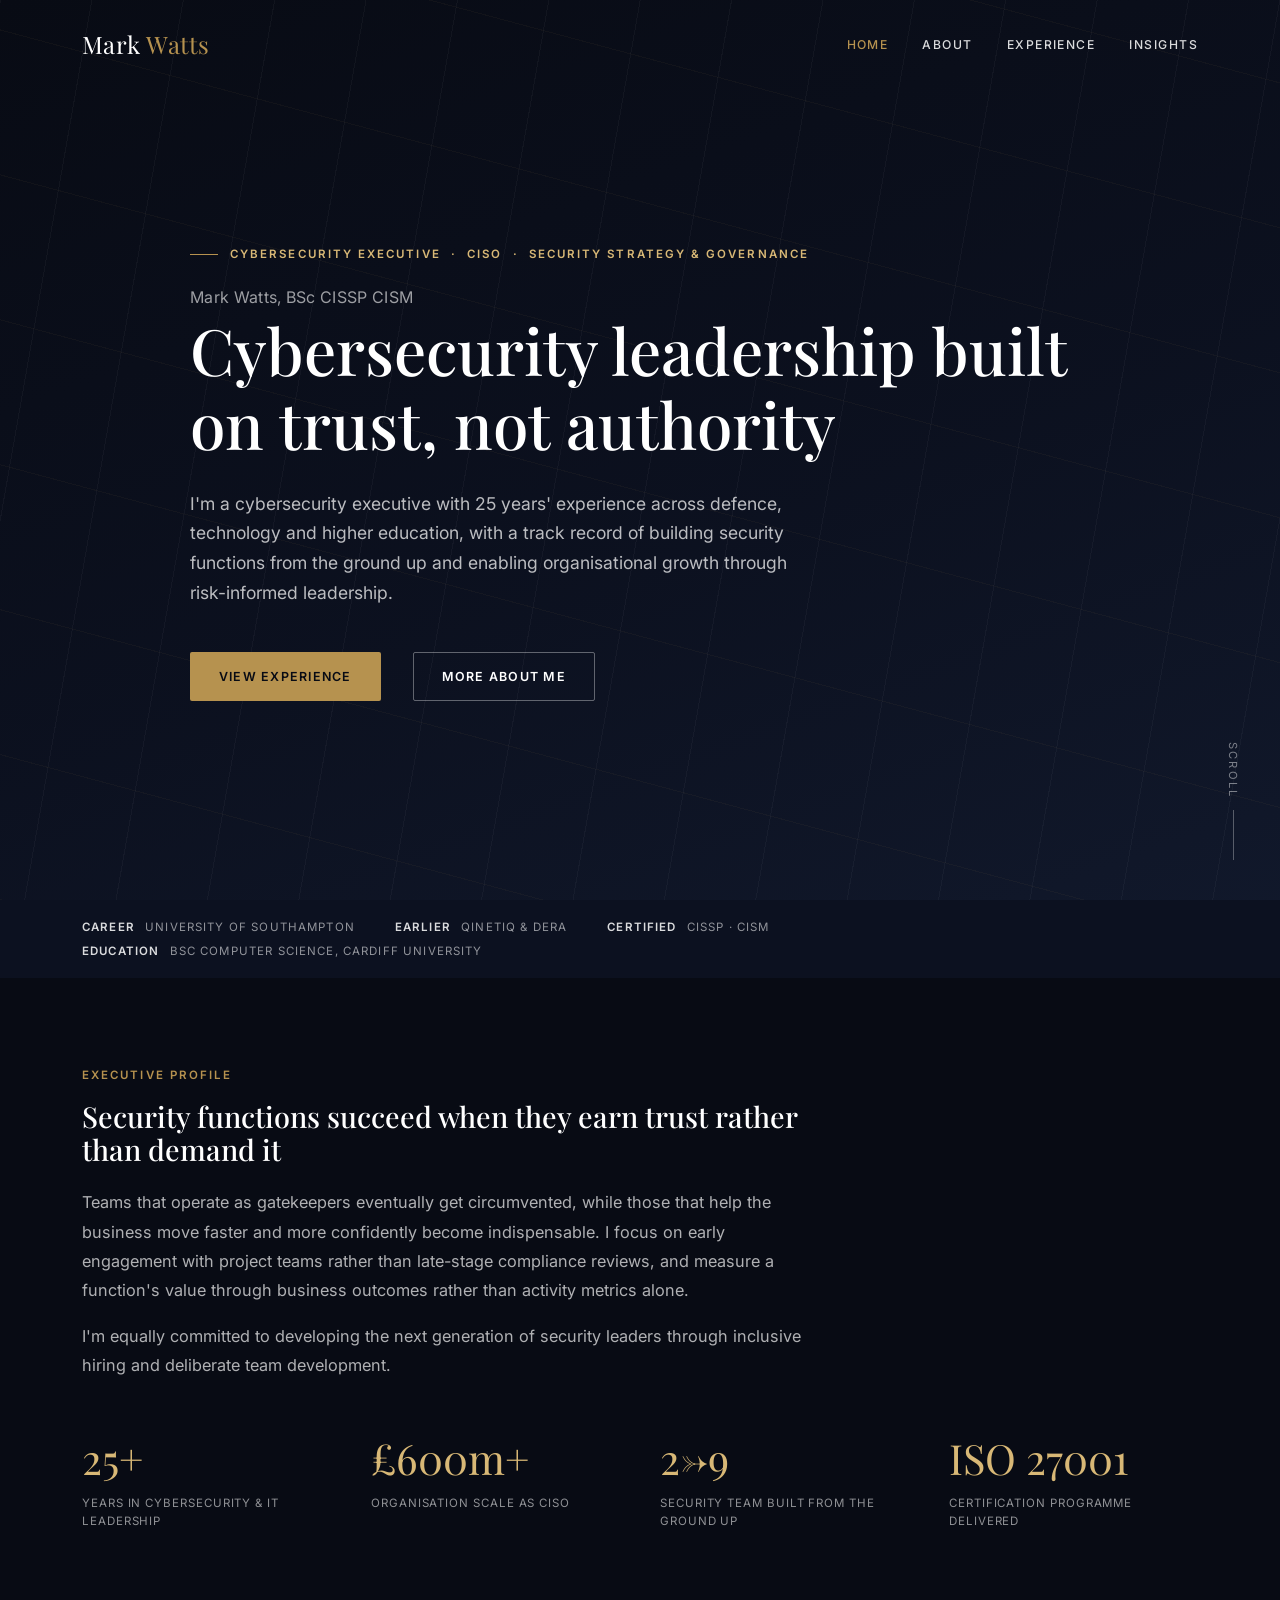
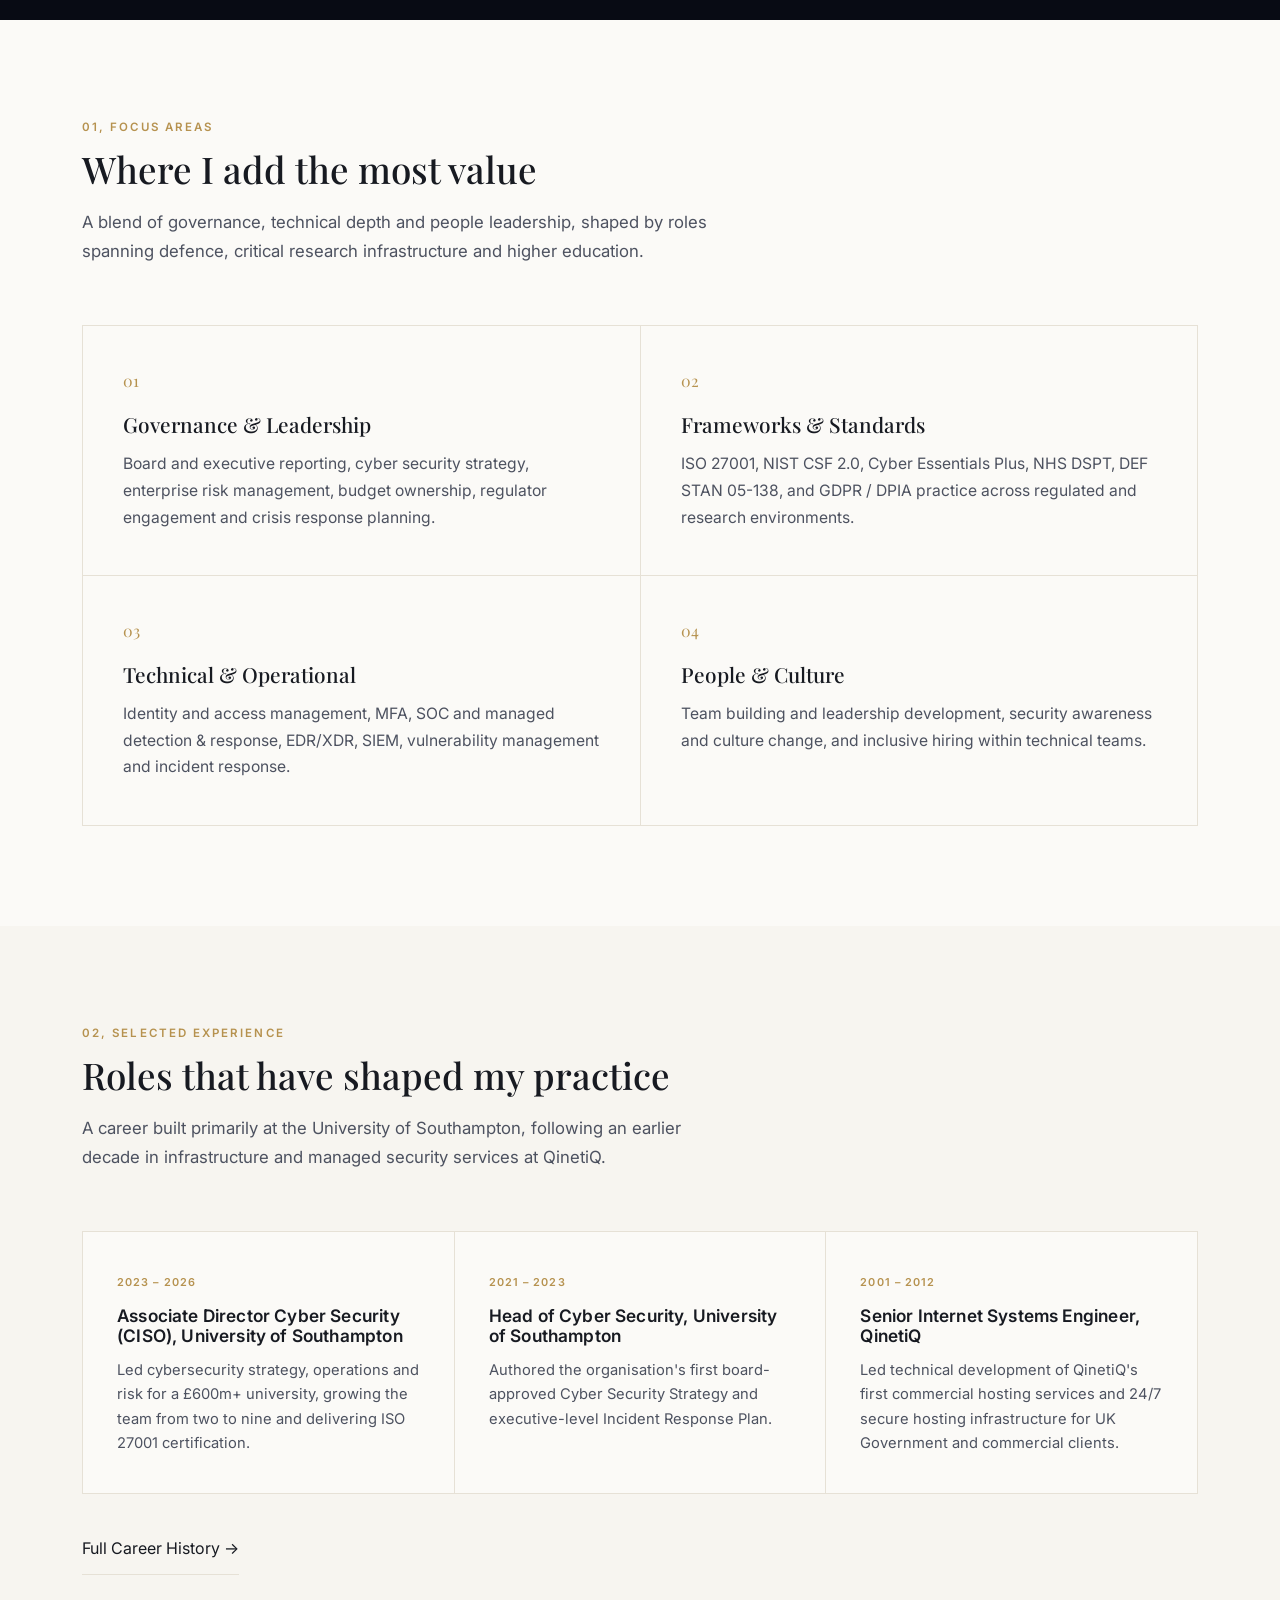
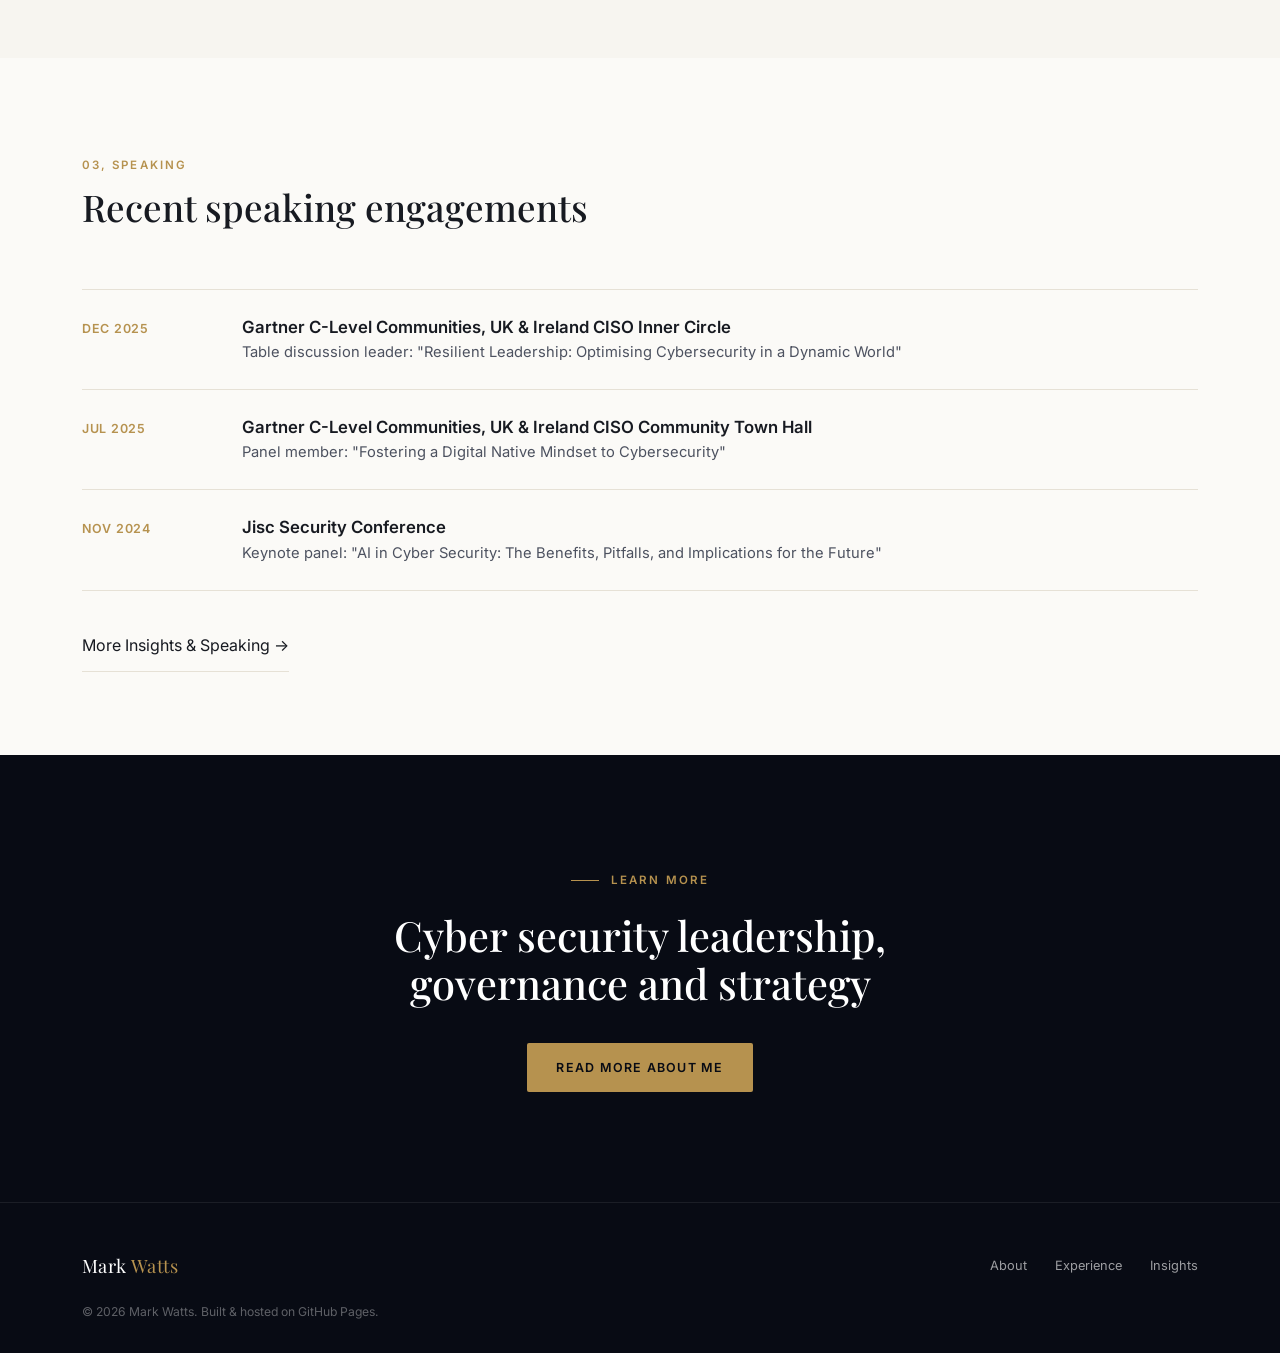
==== index.html @ 90af03a9 "Initial personal brand site: home, about, experience, insights pages Static HTML/CSS/JS built for Gi" ====
<!doctype html>
<html lang="en">
<head>
<meta charset="UTF-8">
<meta name="viewport" content="width=device-width, initial-scale=1.0">
<title>Mark Watts | Cybersecurity Executive &amp; CISO</title>
<meta name="description" content="Mark Watts — cybersecurity executive with 25 years' experience across defence, technology and higher education. CISO, security strategy and board reporting.">
<link rel="icon" type="image/svg+xml" href="assets/favicon.svg">
<link rel="preconnect" href="https://fonts.googleapis.com">
<link rel="preconnect" href="https://fonts.gstatic.com" crossorigin>
<link href="https://fonts.googleapis.com/css2?family=Playfair+Display:wght@500;600&family=Inter:wght@400;500;600&display=swap" rel="stylesheet">
<link rel="stylesheet" href="css/styles.css">
</head>
<body>

<header class="site-header">
  <div class="container header-inner">
    <a href="index.html" class="logo">Mark <span>Watts</span></a>
    <nav class="nav-links">
      <a href="index.html" class="active">Home</a>
      <a href="about.html">About</a>
      <a href="experience.html">Experience</a>
      <a href="insights.html">Insights</a>
    </nav>
    <button class="nav-toggle" aria-label="Open menu">&#9776;</button>
  </div>
</header>

<div class="mobile-nav">
  <button class="mobile-close" aria-label="Close menu">&times;</button>
  <a href="index.html">Home</a>
  <a href="about.html">About</a>
  <a href="experience.html">Experience</a>
  <a href="insights.html">Insights</a>
</div>

<section class="hero">
  <div class="container hero-inner">
    <span class="eyebrow">Cybersecurity Executive &nbsp;&middot;&nbsp; CISO &nbsp;&middot;&nbsp; Security Strategy &amp; Governance</span>
    <div class="hero-role">Mark Watts, BSc CISSP CISM</div>
    <h1>Cybersecurity leadership built on trust, not authority</h1>
    <p class="lede">I'm a cybersecurity executive with 25 years' experience across defence, technology and higher education, with a track record of building security functions from the ground up and enabling organisational growth through risk-informed leadership.</p>
    <div class="hero-actions">
      <a href="experience.html" class="btn btn-gold">View Experience</a>
      <a href="about.html" class="btn btn-outline">More About Me</a>
    </div>
  </div>
  <div class="scroll-tag">Scroll</div>
</section>

<div class="strip">
  <div class="container">
    <span><strong>Career</strong> University of Southampton</span>
    <span><strong>Earlier</strong> QinetiQ &amp; DERA</span>
    <span><strong>Certified</strong> CISSP &middot; CISM</span>
    <span><strong>Education</strong> BSc Computer Science, Cardiff University</span>
  </div>
</div>

<section class="stats">
  <div class="container">
    <div class="stats-intro">
      <span class="section-label">Executive Profile</span>
      <h2>Security functions succeed when they earn trust rather than demand it</h2>
      <p>Teams that operate as gatekeepers eventually get circumvented, while those that help the business move faster and more confidently become indispensable. I focus on early engagement with project teams rather than late-stage compliance reviews, and measure a function's value through business outcomes rather than activity metrics alone.</p>
      <p>I'm equally committed to developing the next generation of security leaders through inclusive hiring and deliberate team development.</p>
    </div>
    <div class="stats-grid">
      <div>
        <div class="stat-num">25+</div>
        <div class="stat-label">Years in Cybersecurity &amp; IT Leadership</div>
      </div>
      <div>
        <div class="stat-num">&pound;600m+</div>
        <div class="stat-label">Organisation Scale as CISO</div>
      </div>
      <div>
        <div class="stat-num">2&rarr;9</div>
        <div class="stat-label">Security Team Built from the Ground Up</div>
      </div>
      <div>
        <div class="stat-num">ISO 27001</div>
        <div class="stat-label">Certification Programme Delivered</div>
      </div>
    </div>
  </div>
</section>

<section class="section">
  <div class="container">
    <div class="section-head">
      <span class="section-label">01, Focus Areas</span>
      <h2>Where I add the most value</h2>
      <p>A blend of governance, technical depth and people leadership, shaped by roles spanning defence, critical research infrastructure and higher education.</p>
    </div>
    <div class="card-grid">
      <div class="card">
        <span class="card-num">01</span>
        <h3>Governance &amp; Leadership</h3>
        <p>Board and executive reporting, cyber security strategy, enterprise risk management, budget ownership, regulator engagement and crisis response planning.</p>
      </div>
      <div class="card">
        <span class="card-num">02</span>
        <h3>Frameworks &amp; Standards</h3>
        <p>ISO 27001, NIST CSF 2.0, Cyber Essentials Plus, NHS DSPT, DEF STAN 05-138, and GDPR / DPIA practice across regulated and research environments.</p>
      </div>
      <div class="card">
        <span class="card-num">03</span>
        <h3>Technical &amp; Operational</h3>
        <p>Identity and access management, MFA, SOC and managed detection &amp; response, EDR/XDR, SIEM, vulnerability management and incident response.</p>
      </div>
      <div class="card">
        <span class="card-num">04</span>
        <h3>People &amp; Culture</h3>
        <p>Team building and leadership development, security awareness and culture change, and inclusive hiring within technical teams.</p>
      </div>
    </div>
  </div>
</section>

<section class="section section-alt">
  <div class="container">
    <div class="section-head">
      <span class="section-label">02, Selected Experience</span>
      <h2>Roles that have shaped my practice</h2>
      <p>A career built primarily at the University of Southampton, following an earlier decade in infrastructure and managed security services at QinetiQ.</p>
    </div>
    <div class="engagement-grid">
      <div class="engagement">
        <span class="tag">2023 &ndash; 2026</span>
        <h3>Associate Director Cyber Security (CISO), University of Southampton</h3>
        <p>Led cybersecurity strategy, operations and risk for a &pound;600m+ university, growing the team from two to nine and delivering ISO 27001 certification.</p>
      </div>
      <div class="engagement">
        <span class="tag">2021 &ndash; 2023</span>
        <h3>Head of Cyber Security, University of Southampton</h3>
        <p>Authored the organisation's first board-approved Cyber Security Strategy and executive-level Incident Response Plan.</p>
      </div>
      <div class="engagement">
        <span class="tag">2001 &ndash; 2012</span>
        <h3>Senior Internet Systems Engineer, QinetiQ</h3>
        <p>Led technical development of QinetiQ's first commercial hosting services and 24/7 secure hosting infrastructure for UK Government and commercial clients.</p>
      </div>
    </div>
    <div style="margin-top: 44px;">
      <a href="experience.html" class="btn-ghost">Full Career History &rarr;</a>
    </div>
  </div>
</section>

<section class="section">
  <div class="container">
    <div class="section-head">
      <span class="section-label">03, Speaking</span>
      <h2>Recent speaking engagements</h2>
    </div>
    <div>
      <div class="speak-item">
        <div class="speak-date">Dec 2025</div>
        <div>
          <h3>Gartner C-Level Communities, UK &amp; Ireland CISO Inner Circle</h3>
          <p>Table discussion leader: "Resilient Leadership: Optimising Cybersecurity in a Dynamic World"</p>
        </div>
      </div>
      <div class="speak-item">
        <div class="speak-date">Jul 2025</div>
        <div>
          <h3>Gartner C-Level Communities, UK &amp; Ireland CISO Community Town Hall</h3>
          <p>Panel member: "Fostering a Digital Native Mindset to Cybersecurity"</p>
        </div>
      </div>
      <div class="speak-item">
        <div class="speak-date">Nov 2024</div>
        <div>
          <h3>Jisc Security Conference</h3>
          <p>Keynote panel: "AI in Cyber Security: The Benefits, Pitfalls, and Implications for the Future"</p>
        </div>
      </div>
    </div>
    <div style="margin-top: 44px;">
      <a href="insights.html" class="btn-ghost">More Insights &amp; Speaking &rarr;</a>
    </div>
  </div>
</section>

<section class="cta-band">
  <div class="container">
    <span class="eyebrow">Learn More</span>
    <h2>Cyber security leadership, governance and strategy</h2>
    <div class="cta-actions">
      <a href="about.html" class="btn btn-gold">Read More About Me</a>
    </div>
  </div>
</section>

<footer class="site-footer">
  <div class="container">
    <div class="footer-inner">
      <a href="index.html" class="logo">Mark <span>Watts</span></a>
      <div class="footer-links">
        <a href="about.html">About</a>
        <a href="experience.html">Experience</a>
        <a href="insights.html">Insights</a>
      </div>
    </div>
    <div class="footer-meta">&copy; <span id="year"></span> Mark Watts. Built &amp; hosted on GitHub Pages.</div>
  </div>
</footer>

<script src="js/main.js"></script>
<script>document.getElementById("year").textContent = new Date().getFullYear();</script>
</body>
</html>
---- css/styles.css ----
/* ==========================================================================
   Mark Watts — personal brand site
   ========================================================================== */

:root {
  --navy-950: #080b14;
  --navy-900: #0c1120;
  --navy-800: #121a2e;
  --navy-700: #1b2540;
  --gold: #b6924f;
  --gold-light: #d8b876;
  --cream: #f7f5f0;
  --paper: #fbfaf7;
  --ink: #171a21;
  --ink-soft: #4d5260;
  --line: #e6e1d6;
  --max-width: 1180px;

  --font-serif: "Playfair Display", "Georgia", serif;
  --font-sans: "Inter", -apple-system, BlinkMacSystemFont, "Segoe UI", sans-serif;
}

* { box-sizing: border-box; }
html { scroll-behavior: smooth; }

body {
  margin: 0;
  font-family: var(--font-sans);
  color: var(--ink);
  background: var(--paper);
  -webkit-font-smoothing: antialiased;
}

img { max-width: 100%; display: block; }

a { color: inherit; text-decoration: none; }

h1, h2, h3, h4 {
  font-family: var(--font-serif);
  font-weight: 500;
  line-height: 1.15;
  margin: 0;
}

p { margin: 0; }

.container {
  max-width: var(--max-width);
  margin: 0 auto;
  padding: 0 32px;
}

.eyebrow {
  display: inline-flex;
  align-items: center;
  gap: 12px;
  font-size: 0.72rem;
  letter-spacing: 0.18em;
  text-transform: uppercase;
  color: var(--gold);
  font-weight: 600;
}

.eyebrow::before {
  content: "";
  display: inline-block;
  width: 28px;
  height: 1px;
  background: var(--gold);
}

.section-label {
  font-size: 0.72rem;
  letter-spacing: 0.18em;
  text-transform: uppercase;
  color: var(--gold);
  font-weight: 600;
  margin-bottom: 14px;
  display: block;
}

/* ---------------------------------- Buttons ---------------------------------- */

.btn {
  display: inline-flex;
  align-items: center;
  gap: 10px;
  font-size: 0.78rem;
  letter-spacing: 0.1em;
  text-transform: uppercase;
  font-weight: 600;
  padding: 16px 28px;
  border-radius: 2px;
  transition: all 0.2s ease;
  border: 1px solid transparent;
  cursor: pointer;
}

.btn-gold {
  background: var(--gold);
  color: var(--navy-950);
}
.btn-gold:hover { background: var(--gold-light); }

.btn-outline {
  border-color: rgba(255, 255, 255, 0.35);
  color: #fff;
}
.btn-outline:hover { border-color: var(--gold); color: var(--gold); }

.btn-ghost {
  color: var(--ink);
  border-bottom: 1px solid var(--line);
  padding: 16px 0;
}
.btn-ghost:hover { border-color: var(--gold); color: var(--gold); }

/* ---------------------------------- Header ---------------------------------- */

.site-header {
  position: absolute;
  top: 0;
  left: 0;
  right: 0;
  z-index: 50;
  padding: 28px 0;
}

.site-header.is-solid {
  position: fixed;
  background: rgba(8, 11, 20, 0.92);
  backdrop-filter: blur(8px);
  padding: 18px 0;
  box-shadow: 0 1px 0 rgba(255,255,255,0.06);
}

.header-inner {
  display: flex;
  align-items: center;
  justify-content: space-between;
}

.logo {
  font-family: var(--font-serif);
  font-size: 1.5rem;
  color: #fff;
  letter-spacing: 0.02em;
}
.logo span { color: var(--gold); }

.nav-links {
  display: flex;
  align-items: center;
  gap: 34px;
}

.nav-links a {
  font-size: 0.76rem;
  letter-spacing: 0.12em;
  text-transform: uppercase;
  color: rgba(255,255,255,0.85);
  font-weight: 500;
}
.nav-links a:hover { color: var(--gold); }
.nav-links a.active { color: var(--gold); }

.nav-cta {
  border: 1px solid rgba(255,255,255,0.35);
  padding: 12px 22px;
  font-size: 0.72rem;
  letter-spacing: 0.12em;
  text-transform: uppercase;
  color: #fff;
  font-weight: 600;
}
.nav-cta:hover { border-color: var(--gold); color: var(--gold); }

.nav-toggle {
  display: none;
  background: none;
  border: none;
  color: #fff;
  font-size: 1.6rem;
  cursor: pointer;
}

/* ---------------------------------- Hero ---------------------------------- */

.hero {
  position: relative;
  min-height: 100vh;
  display: flex;
  align-items: center;
  background:
    linear-gradient(160deg, rgba(8,11,20,0.94) 0%, rgba(12,17,32,0.9) 55%, rgba(18,26,46,0.88) 100%),
    var(--navy-950);
  overflow: hidden;
  color: #fff;
}

.hero::before {
  content: "";
  position: absolute;
  inset: 0;
  background-image:
    repeating-linear-gradient(100deg, rgba(255,255,255,0.035) 0px, rgba(255,255,255,0.035) 1px, transparent 1px, transparent 90px),
    repeating-linear-gradient(15deg, rgba(182,146,79,0.05) 0px, rgba(182,146,79,0.05) 1px, transparent 1px, transparent 140px);
  pointer-events: none;
}

.hero-inner {
  position: relative;
  padding-top: 140px;
  padding-bottom: 100px;
}

.hero .eyebrow { margin-bottom: 26px; color: var(--gold-light); }

.hero h1 {
  font-size: clamp(2.4rem, 5vw, 4rem);
  color: #fff;
  max-width: 900px;
  margin-bottom: 28px;
}

.hero-role {
  font-size: 1rem;
  color: rgba(255,255,255,0.6);
  margin-bottom: 6px;
  letter-spacing: 0.02em;
}

.hero p.lede {
  font-size: 1.1rem;
  line-height: 1.7;
  color: rgba(255,255,255,0.72);
  max-width: 620px;
  margin-bottom: 44px;
}

.hero-actions {
  display: flex;
  align-items: center;
  gap: 32px;
  flex-wrap: wrap;
}

.scroll-tag {
  position: absolute;
  right: 40px;
  bottom: 40px;
  writing-mode: vertical-rl;
  font-size: 0.7rem;
  letter-spacing: 0.2em;
  text-transform: uppercase;
  color: rgba(255,255,255,0.45);
  display: flex;
  align-items: center;
  gap: 12px;
}
.scroll-tag::after {
  content: "";
  width: 1px;
  height: 50px;
  background: rgba(255,255,255,0.3);
}

/* ---------------------------------- Ticker strip ---------------------------------- */

.strip {
  background: var(--navy-900);
  color: rgba(255,255,255,0.55);
  padding: 20px 0;
  font-size: 0.72rem;
  letter-spacing: 0.1em;
  text-transform: uppercase;
}
.strip .container {
  display: flex;
  flex-wrap: wrap;
  gap: 10px 40px;
  align-items: center;
}
.strip strong { color: rgba(255,255,255,0.85); font-weight: 600; margin-right: 6px;}

/* ---------------------------------- Stats ---------------------------------- */

.stats {
  background: var(--navy-950);
  color: #fff;
  padding: 90px 0;
}

.stats-grid {
  display: grid;
  grid-template-columns: repeat(4, 1fr);
  gap: 40px;
  margin-top: 50px;
}

.stat-num {
  font-family: var(--font-serif);
  font-size: 2.6rem;
  color: var(--gold-light);
  margin-bottom: 10px;
}
.stat-label {
  font-size: 0.72rem;
  letter-spacing: 0.08em;
  text-transform: uppercase;
  color: rgba(255,255,255,0.55);
  line-height: 1.5;
}

.stats-intro {
  max-width: 720px;
}
.stats-intro h2 { font-size: 1.8rem; color: #fff; margin: 18px 0 22px; }
.stats-intro p { color: rgba(255,255,255,0.68); line-height: 1.8; font-size: 1.02rem; }
.stats-intro p + p { margin-top: 16px; }

/* ---------------------------------- Section generic ---------------------------------- */

.section {
  padding: 100px 0;
}
.section-alt { background: var(--cream); }

.section-head {
  max-width: 640px;
  margin-bottom: 60px;
}
.section-head h2 {
  font-size: clamp(1.7rem, 3vw, 2.3rem);
  color: var(--ink);
}
.section-head p {
  color: var(--ink-soft);
  font-size: 1.05rem;
  line-height: 1.7;
  margin-top: 18px;
}

/* ---------------------------------- Practice cards ---------------------------------- */

.card-grid {
  display: grid;
  grid-template-columns: repeat(2, 1fr);
  gap: 1px;
  background: var(--line);
  border: 1px solid var(--line);
}

.card {
  background: var(--paper);
  padding: 44px 40px;
}

.card-num {
  font-family: var(--font-serif);
  color: var(--gold);
  font-size: 1rem;
  margin-bottom: 22px;
  display: block;
}

.card h3 {
  font-size: 1.3rem;
  color: var(--ink);
  margin-bottom: 14px;
}

.card p {
  color: var(--ink-soft);
  line-height: 1.7;
  font-size: 0.98rem;
}

/* ---------------------------------- About photo ---------------------------------- */

.about-grid {
  display: grid;
  grid-template-columns: 320px 1fr;
  gap: 70px;
  align-items: start;
}

.about-photo-frame {
  position: relative;
}
.about-photo-frame img {
  width: 100%;
  height: auto;
  border-radius: 2px;
  filter: grayscale(0.15);
}
.about-photo-frame::before {
  content: "";
  position: absolute;
  top: 18px;
  left: 18px;
  right: -18px;
  bottom: -18px;
  border: 1px solid var(--gold);
  z-index: -1;
}

.about-photo-caption {
  margin-top: 28px;
  text-align: center;
}
.about-photo-caption h3 {
  font-size: 1.15rem;
  color: var(--ink);
  margin-bottom: 6px;
}
.about-photo-caption span {
  font-size: 0.7rem;
  letter-spacing: 0.12em;
  text-transform: uppercase;
  color: var(--gold);
  font-weight: 600;
}

@media (max-width: 900px) {
  .about-grid { grid-template-columns: 1fr; gap: 40px; }
  .about-photo { max-width: 280px; }
}

/* ---------------------------------- Timeline / experience ---------------------------------- */

.timeline-item {
  padding: 44px 0;
  border-top: 1px solid var(--line);
  display: grid;
  grid-template-columns: 220px 1fr;
  gap: 40px;
}
.timeline-item:last-child { border-bottom: 1px solid var(--line); }

.timeline-period {
  font-size: 0.78rem;
  letter-spacing: 0.06em;
  text-transform: uppercase;
  color: var(--gold);
  font-weight: 600;
  padding-top: 4px;
}

.timeline-org {
  font-size: 0.85rem;
  color: var(--ink-soft);
  margin-top: 6px;
  text-transform: none;
  letter-spacing: 0;
  font-weight: 400;
}

.timeline-role h3 {
  font-size: 1.35rem;
  color: var(--ink);
  margin-bottom: 16px;
}

.timeline-role ul {
  margin: 0;
  padding-left: 20px;
  color: var(--ink-soft);
  line-height: 1.75;
  font-size: 0.98rem;
}
.timeline-role li { margin-bottom: 10px; }
.timeline-role li:last-child { margin-bottom: 0; }

.timeline-group-title {
  font-family: var(--font-serif);
  font-size: 1.6rem;
  margin: 70px 0 0;
  color: var(--ink);
}
.timeline-group-title:first-of-type { margin-top: 0; }

/* ---------------------------------- Engagement grid (home highlights) ---------------------------------- */

.engagement-grid {
  display: grid;
  grid-template-columns: repeat(3, 1fr);
  gap: 1px;
  background: var(--line);
  border: 1px solid var(--line);
}
.engagement {
  background: var(--paper);
  padding: 38px 34px;
}
.engagement .tag {
  font-size: 0.68rem;
  letter-spacing: 0.1em;
  text-transform: uppercase;
  color: var(--gold);
  font-weight: 600;
}
.engagement h3 {
  font-size: 1.08rem;
  margin: 16px 0 12px;
  color: var(--ink);
  font-weight: 600;
  font-family: var(--font-sans);
  letter-spacing: 0.01em;
}
.engagement p {
  color: var(--ink-soft);
  font-size: 0.92rem;
  line-height: 1.65;
}

/* ---------------------------------- Process steps ---------------------------------- */

.process-grid {
  display: grid;
  grid-template-columns: repeat(3, 1fr);
  gap: 48px;
  margin-top: 10px;
}
.process-step .card-num { color: var(--gold); }
.process-step h3 { font-size: 1.15rem; margin-bottom: 12px; color: var(--ink); }
.process-step p { color: var(--ink-soft); line-height: 1.7; font-size: 0.96rem; }

/* ---------------------------------- Skills ---------------------------------- */

.skills-grid {
  display: grid;
  grid-template-columns: repeat(2, 1fr);
  gap: 40px 60px;
}
.skill-block h3 {
  font-size: 0.92rem;
  letter-spacing: 0.06em;
  text-transform: uppercase;
  color: var(--gold);
  margin-bottom: 14px;
  font-family: var(--font-sans);
  font-weight: 600;
}
.skill-block p {
  color: var(--ink-soft);
  line-height: 1.9;
  font-size: 0.96rem;
}

/* ---------------------------------- Speaking list ---------------------------------- */

.speak-item {
  padding: 28px 0;
  border-top: 1px solid var(--line);
  display: grid;
  grid-template-columns: 130px 1fr;
  gap: 30px;
}
.speak-item:last-child { border-bottom: 1px solid var(--line); }
.speak-date {
  font-size: 0.78rem;
  color: var(--gold);
  text-transform: uppercase;
  letter-spacing: 0.06em;
  font-weight: 600;
  padding-top: 3px;
}
.speak-item h3 { font-size: 1.05rem; color: var(--ink); margin-bottom: 6px; font-family: var(--font-sans); font-weight: 600;}
.speak-item p { color: var(--ink-soft); font-size: 0.92rem; }

/* ---------------------------------- CTA band ---------------------------------- */

.cta-band {
  background: var(--navy-950);
  color: #fff;
  padding: 110px 0;
  text-align: center;
}
.cta-band .eyebrow { justify-content: center; margin-bottom: 24px; }
.cta-band h2 {
  color: #fff;
  font-size: clamp(1.8rem, 4vw, 2.6rem);
  max-width: 700px;
  margin: 0 auto 36px;
}
.cta-actions { display: flex; justify-content: center; gap: 24px; flex-wrap: wrap; }

/* ---------------------------------- Footer ---------------------------------- */

.site-footer {
  background: var(--navy-950);
  color: rgba(255,255,255,0.5);
  padding: 50px 0 34px;
  border-top: 1px solid rgba(255,255,255,0.08);
}
.footer-inner {
  display: flex;
  justify-content: space-between;
  align-items: center;
  flex-wrap: wrap;
  gap: 20px;
}
.footer-inner .logo { font-size: 1.15rem; }
.footer-links { display: flex; gap: 28px; flex-wrap: wrap; }
.footer-links a { font-size: 0.8rem; color: rgba(255,255,255,0.6); }
.footer-links a:hover { color: var(--gold); }
.footer-meta {
  font-size: 0.76rem;
  margin-top: 26px;
  color: rgba(255,255,255,0.35);
}

/* ---------------------------------- Page hero (inner pages) ---------------------------------- */

.page-hero {
  background: var(--navy-950);
  color: #fff;
  padding: 190px 0 90px;
}
.page-hero h1 { color: #fff; font-size: clamp(2rem, 4vw, 3rem); margin: 20px 0 22px; }
.page-hero p { color: rgba(255,255,255,0.68); max-width: 640px; line-height: 1.7; font-size: 1.05rem; }

/* ---------------------------------- Insights / placeholder ---------------------------------- */

.coming-soon {
  border: 1px dashed var(--line);
  padding: 70px 40px;
  text-align: center;
  background: var(--paper);
}
.coming-soon .section-label { justify-content: center; display: block; }
.coming-soon h3 { font-size: 1.5rem; margin: 14px 0 16px; }
.coming-soon p { color: var(--ink-soft); max-width: 520px; margin: 0 auto; line-height: 1.7; }

/* ---------------------------------- Responsive ---------------------------------- */

@media (max-width: 900px) {
  .nav-links, .nav-cta { display: none; }
  .nav-toggle { display: block; }
  .stats-grid, .card-grid, .engagement-grid, .process-grid, .skills-grid {
    grid-template-columns: 1fr;
  }
  .timeline-item, .speak-item { grid-template-columns: 1fr; gap: 14px; }
  .section { padding: 70px 0; }
  .stats { padding: 60px 0; }
  .cta-band { padding: 80px 0; }
  .hero-inner { padding-top: 120px; }
}

@media (max-width: 560px) {
  .container { padding: 0 22px; }
  .hero-actions { flex-direction: column; align-items: flex-start; gap: 18px; }
}

/* ---------------------------------- Mobile nav drawer ---------------------------------- */

.mobile-nav {
  position: fixed;
  inset: 0;
  background: var(--navy-950);
  z-index: 100;
  display: none;
  flex-direction: column;
  padding: 100px 40px;
  gap: 28px;
}
.mobile-nav.is-open { display: flex; }
.mobile-nav a {
  font-family: var(--font-serif);
  font-size: 1.6rem;
  color: #fff;
}
.mobile-nav a:hover { color: var(--gold); }
.mobile-close {
  position: absolute;
  top: 28px;
  right: 32px;
  background: none;
  border: none;
  color: #fff;
  font-size: 1.8rem;
  cursor: pointer;
}
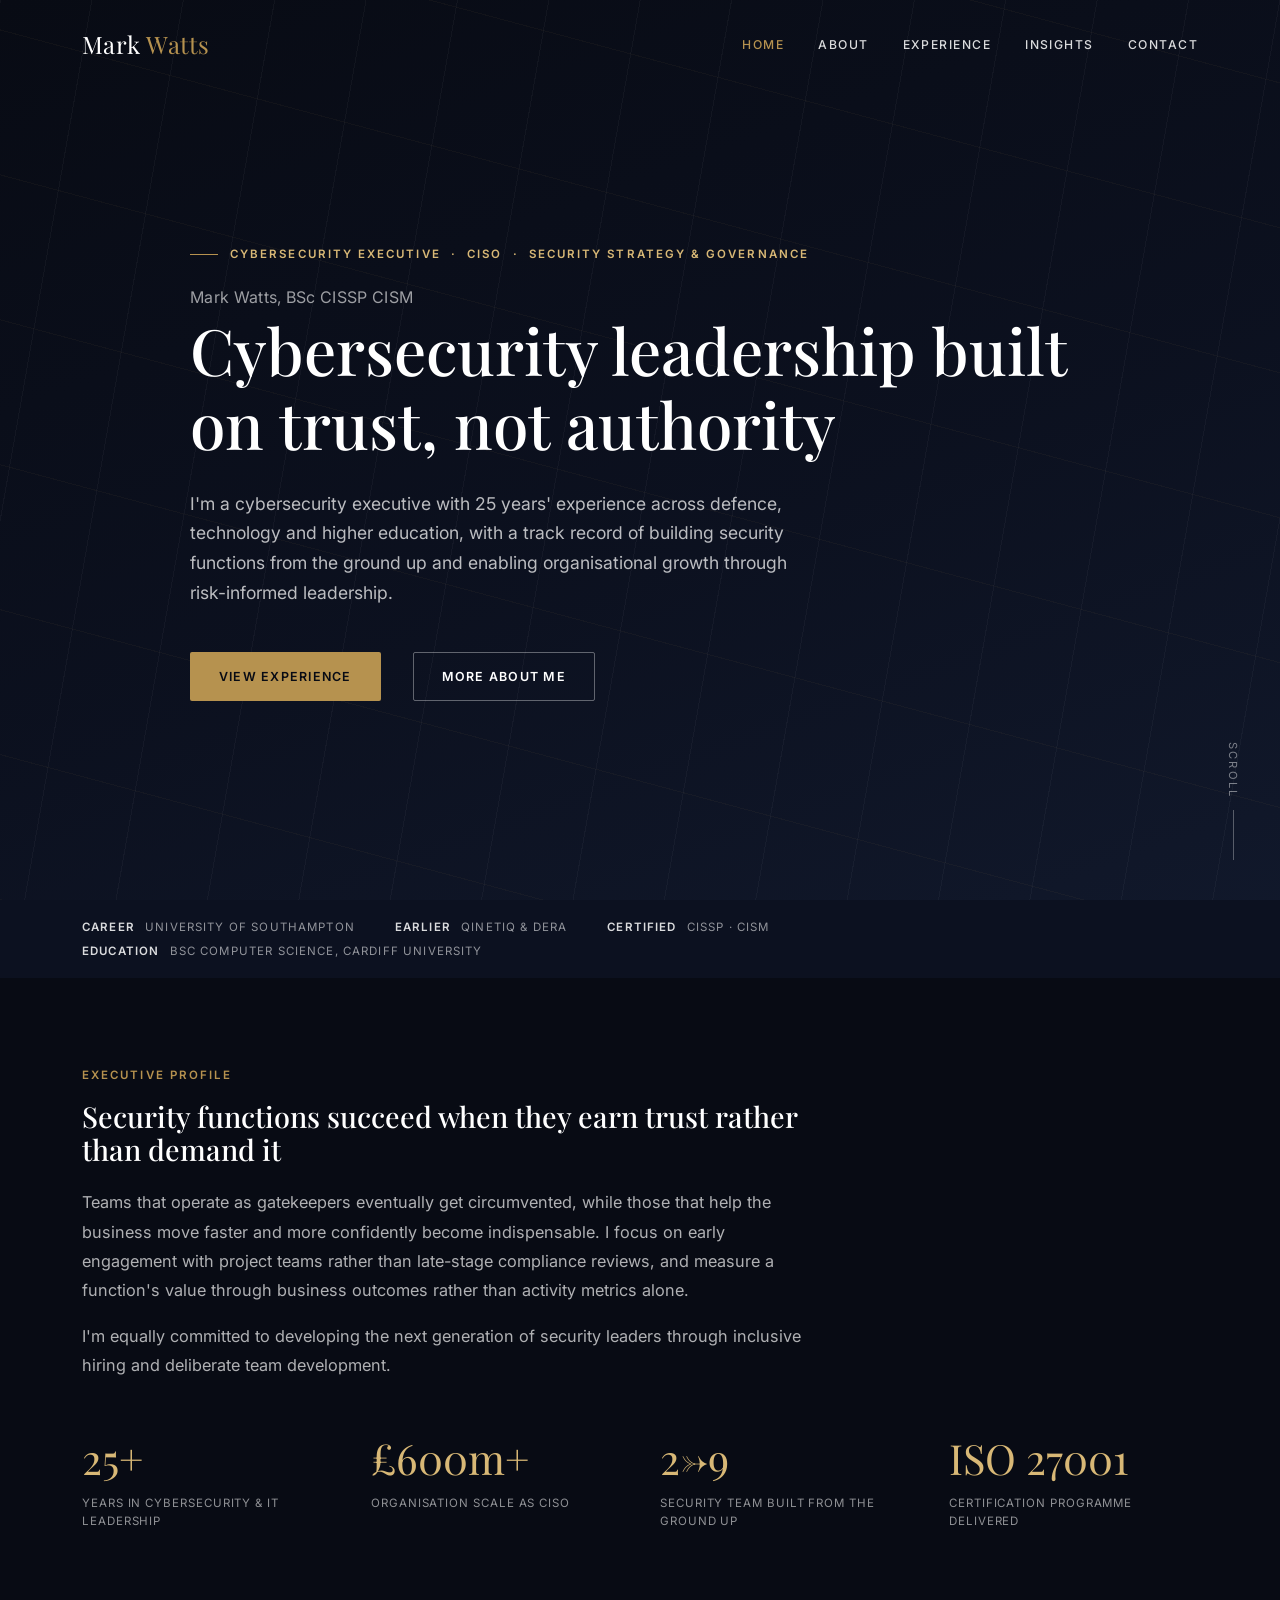
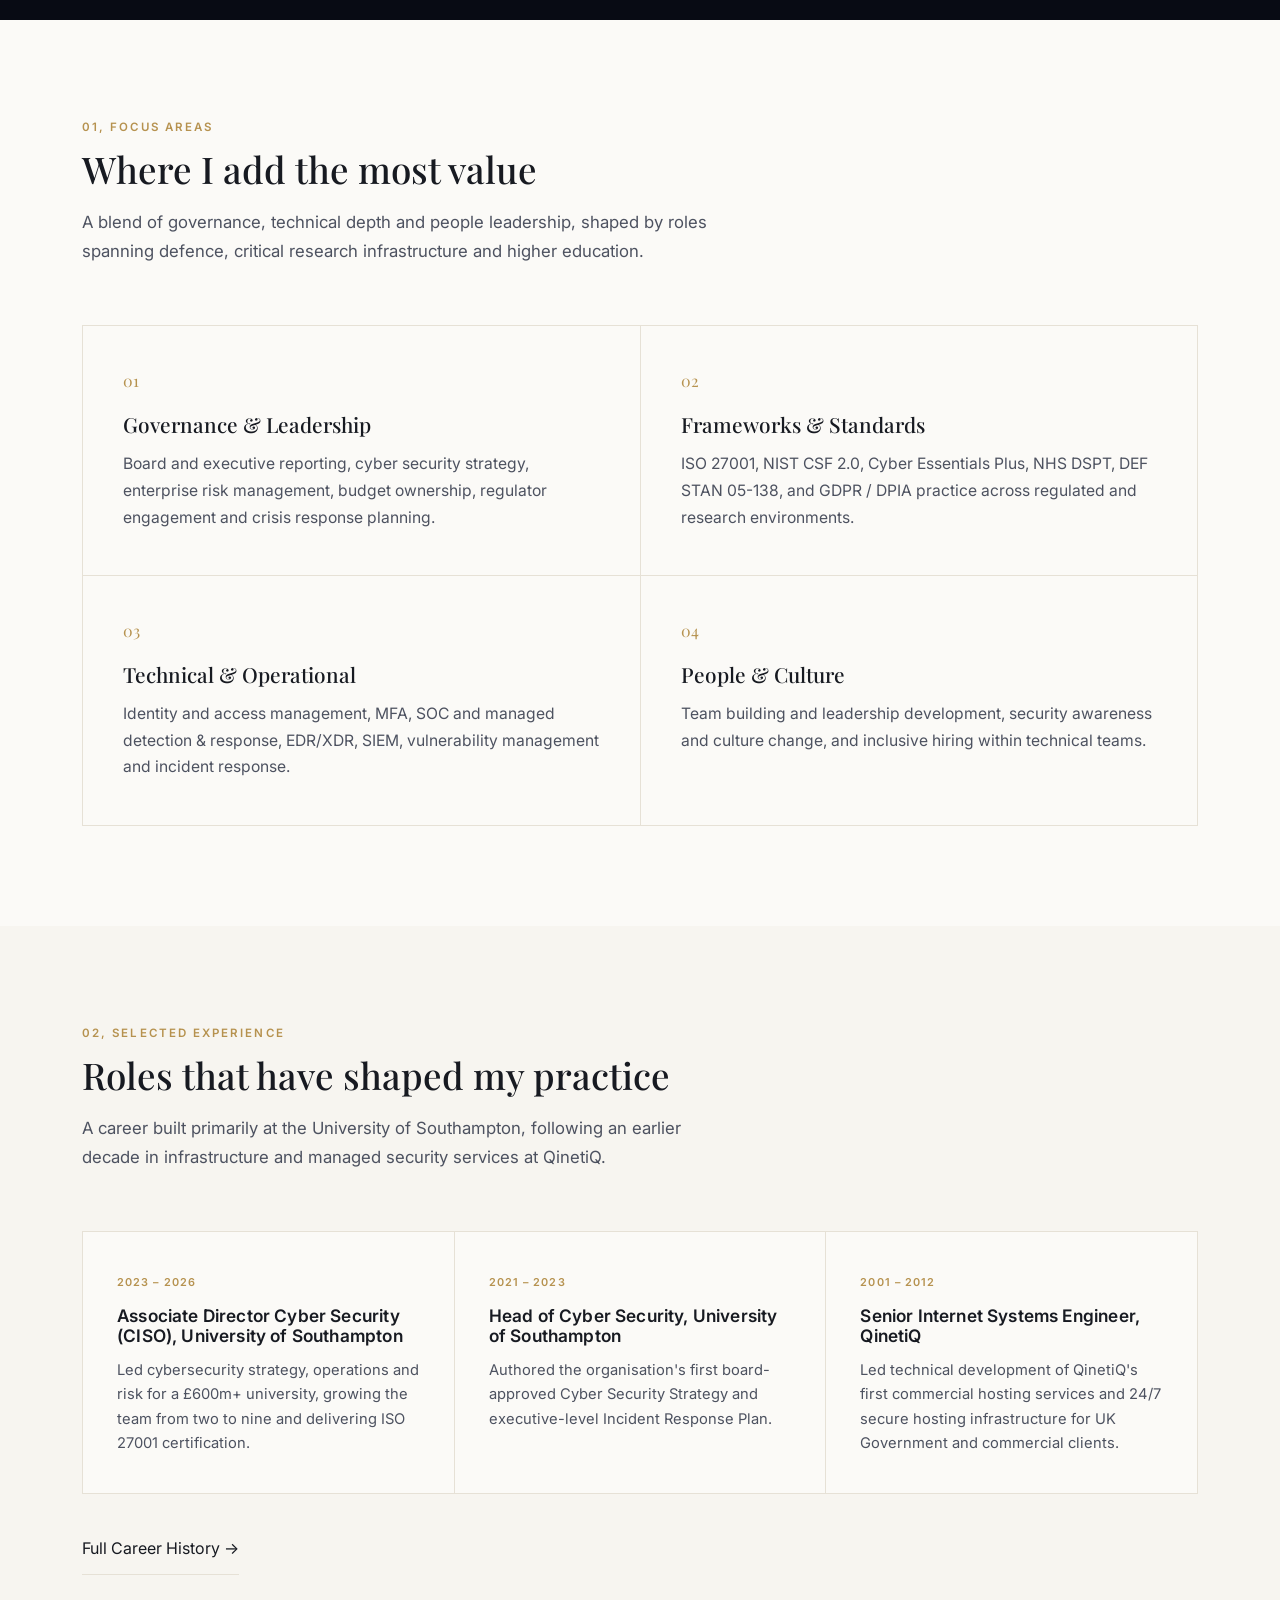
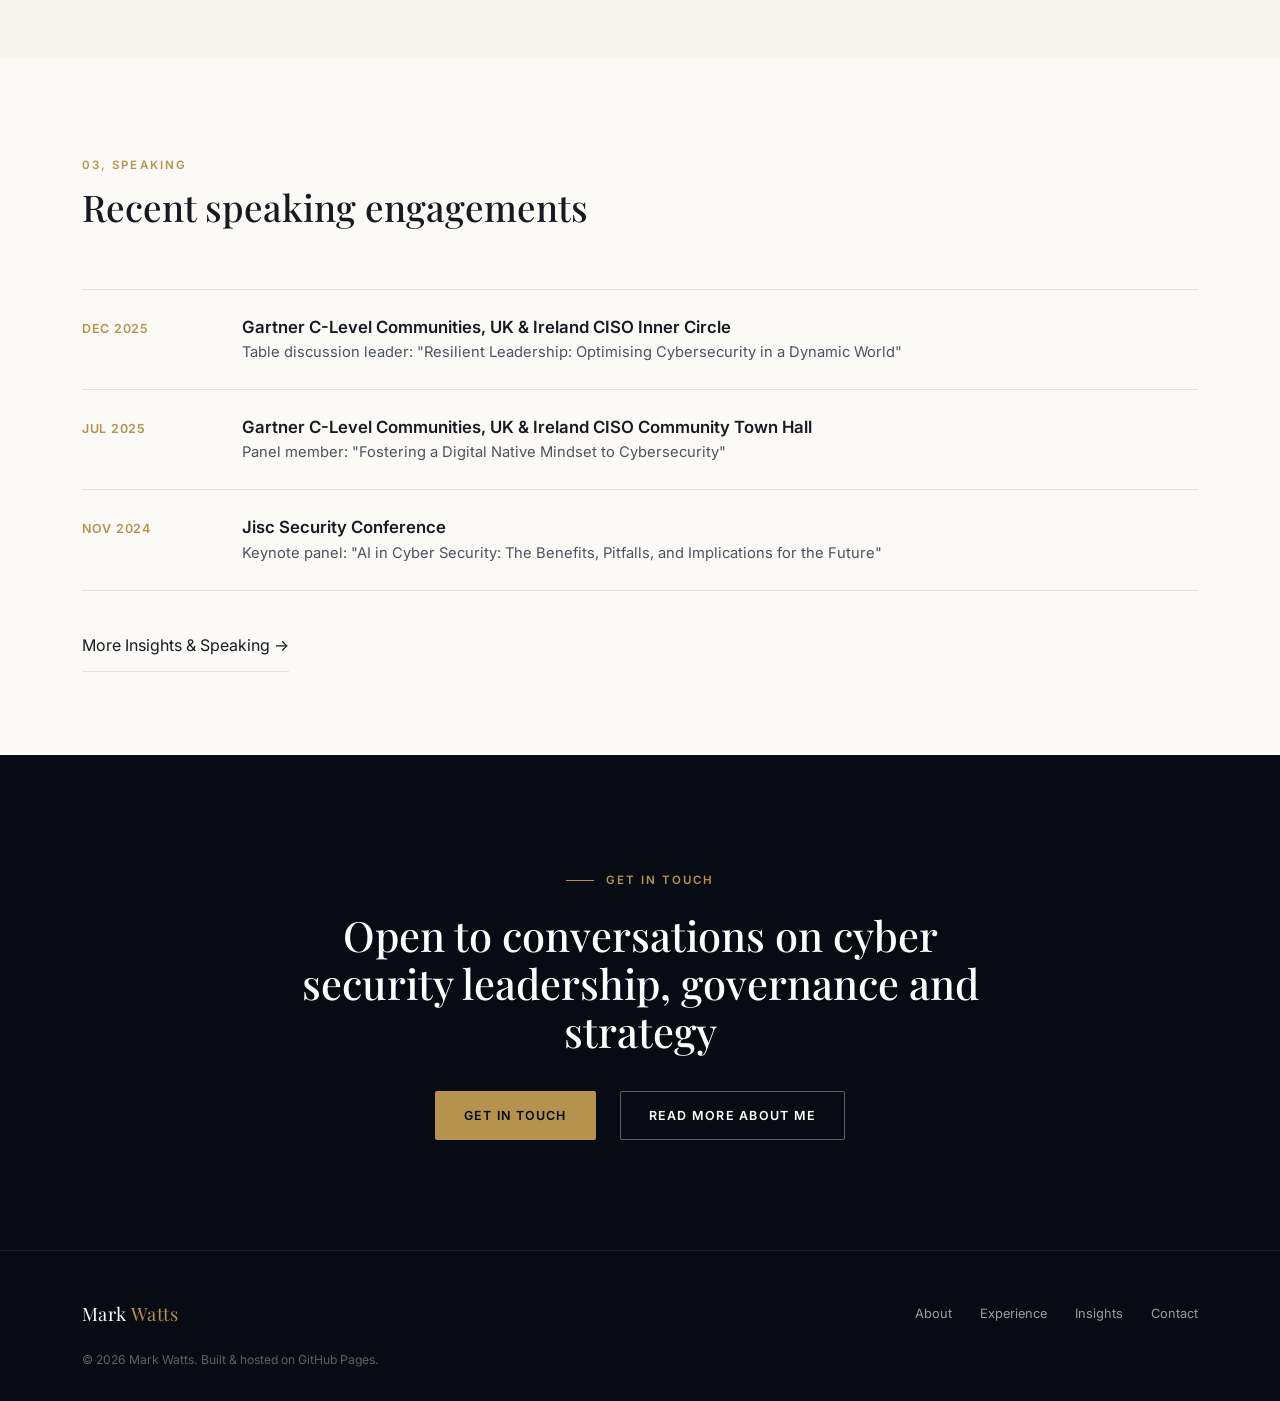
==== commit 216ed2a9: "Add contact form via staticforms.dev Adds a styled contact page posting to staticforms.dev with inli" ====
--- a/index.html
+++ b/index.html
@@ -21,6 +21,7 @@
       <a href="about.html">About</a>
       <a href="experience.html">Experience</a>
       <a href="insights.html">Insights</a>
+      <a href="contact.html">Contact</a>
     </nav>
     <button class="nav-toggle" aria-label="Open menu">&#9776;</button>
   </div>
@@ -32,6 +33,7 @@
   <a href="about.html">About</a>
   <a href="experience.html">Experience</a>
   <a href="insights.html">Insights</a>
+  <a href="contact.html">Contact</a>
 </div>
 
 <section class="hero">
@@ -185,10 +187,11 @@
 
 <section class="cta-band">
   <div class="container">
-    <span class="eyebrow">Learn More</span>
-    <h2>Cyber security leadership, governance and strategy</h2>
+    <span class="eyebrow">Get In Touch</span>
+    <h2>Open to conversations on cyber security leadership, governance and strategy</h2>
     <div class="cta-actions">
-      <a href="about.html" class="btn btn-gold">Read More About Me</a>
+      <a href="contact.html" class="btn btn-gold">Get in Touch</a>
+      <a href="about.html" class="btn btn-outline">Read More About Me</a>
     </div>
   </div>
 </section>
@@ -201,6 +204,7 @@
         <a href="about.html">About</a>
         <a href="experience.html">Experience</a>
         <a href="insights.html">Insights</a>
+        <a href="contact.html">Contact</a>
       </div>
     </div>
     <div class="footer-meta">&copy; <span id="year"></span> Mark Watts. Built &amp; hosted on GitHub Pages.</div>
--- a/css/styles.css
+++ b/css/styles.css
@@ -508,6 +508,16 @@
   font-family: var(--font-sans);
   letter-spacing: 0.01em;
 }
+.engagement h3 a:hover { color: var(--gold); }
+.engagement-link {
+  display: inline-block;
+  margin-top: 16px;
+  font-size: 0.78rem;
+  letter-spacing: 0.04em;
+  font-weight: 600;
+  color: var(--gold);
+}
+.engagement-link:hover { color: var(--ink); }
 .engagement p {
   color: var(--ink-soft);
   font-size: 0.92rem;
@@ -632,6 +642,83 @@
 .coming-soon .section-label { justify-content: center; display: block; }
 .coming-soon h3 { font-size: 1.5rem; margin: 14px 0 16px; }
 .coming-soon p { color: var(--ink-soft); max-width: 520px; margin: 0 auto; line-height: 1.7; }
+
+/* ---------------------------------- Contact form ---------------------------------- */
+
+.contact-layout {
+  display: grid;
+  grid-template-columns: 1fr 1.3fr;
+  gap: 80px;
+  align-items: start;
+}
+
+.contact-intro p {
+  color: var(--ink-soft);
+  line-height: 1.8;
+  font-size: 1.02rem;
+  margin-top: 18px;
+}
+.contact-intro p + p { margin-top: 14px; }
+
+.form-field {
+  margin-bottom: 30px;
+}
+.form-field label {
+  display: block;
+  font-size: 0.7rem;
+  letter-spacing: 0.12em;
+  text-transform: uppercase;
+  color: var(--gold);
+  font-weight: 600;
+  margin-bottom: 10px;
+}
+.form-field input,
+.form-field textarea {
+  width: 100%;
+  border: none;
+  border-bottom: 1px solid var(--line);
+  background: transparent;
+  padding: 12px 0;
+  font-family: var(--font-sans);
+  font-size: 1rem;
+  color: var(--ink);
+  border-radius: 0;
+}
+.form-field textarea { resize: vertical; min-height: 130px; }
+.form-field input:focus,
+.form-field textarea:focus {
+  outline: none;
+  border-bottom-color: var(--gold);
+}
+.form-field input::placeholder,
+.form-field textarea::placeholder { color: #a9a397; }
+
+.form-honeypot {
+  position: absolute;
+  left: -9999px;
+  width: 1px;
+  height: 1px;
+  overflow: hidden;
+}
+
+.form-status {
+  margin-top: 22px;
+  font-size: 0.92rem;
+  display: none;
+}
+.form-status.is-visible { display: block; }
+.form-status.is-success { color: #4a7a52; }
+.form-status.is-error { color: #a4453a; }
+
+.contact-submit {
+  border: none;
+  cursor: pointer;
+}
+.contact-submit:disabled { opacity: 0.6; cursor: default; }
+
+@media (max-width: 900px) {
+  .contact-layout { grid-template-columns: 1fr; gap: 44px; }
+}
 
 /* ---------------------------------- Responsive ---------------------------------- */
 
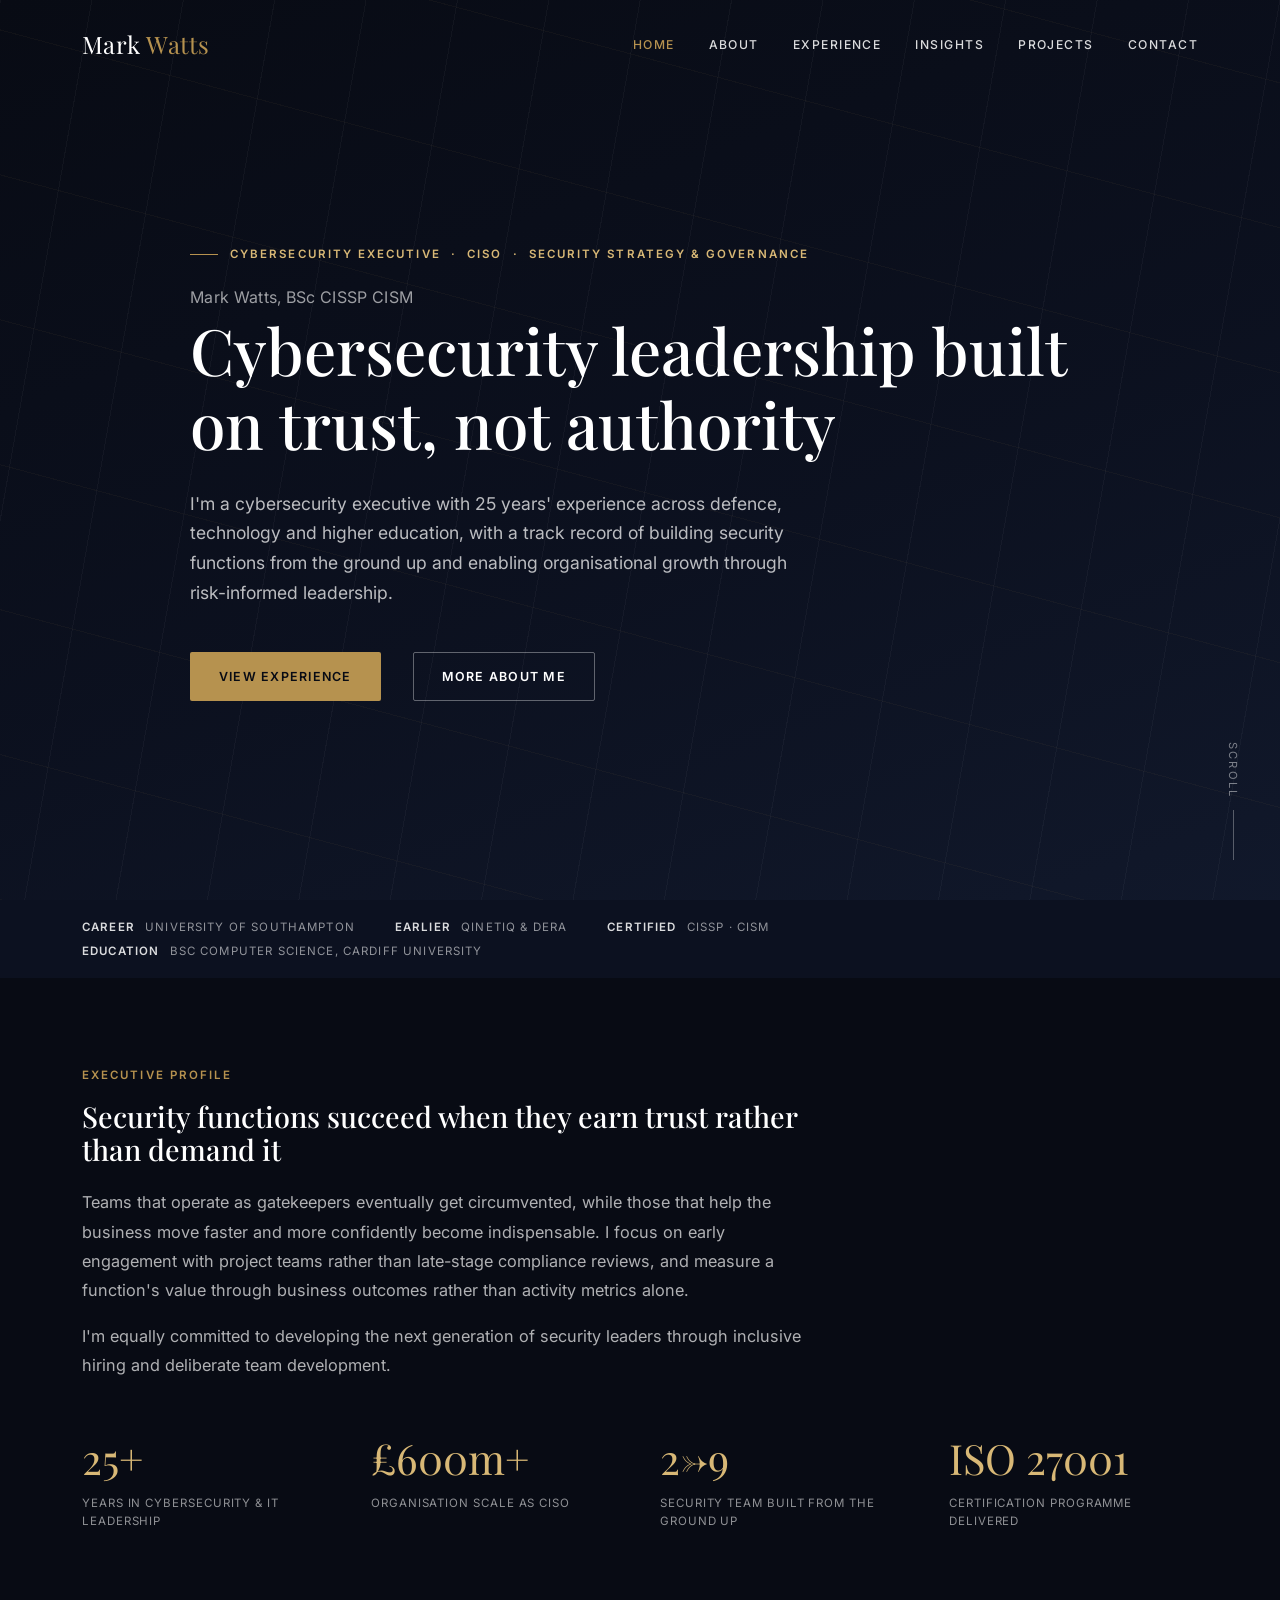
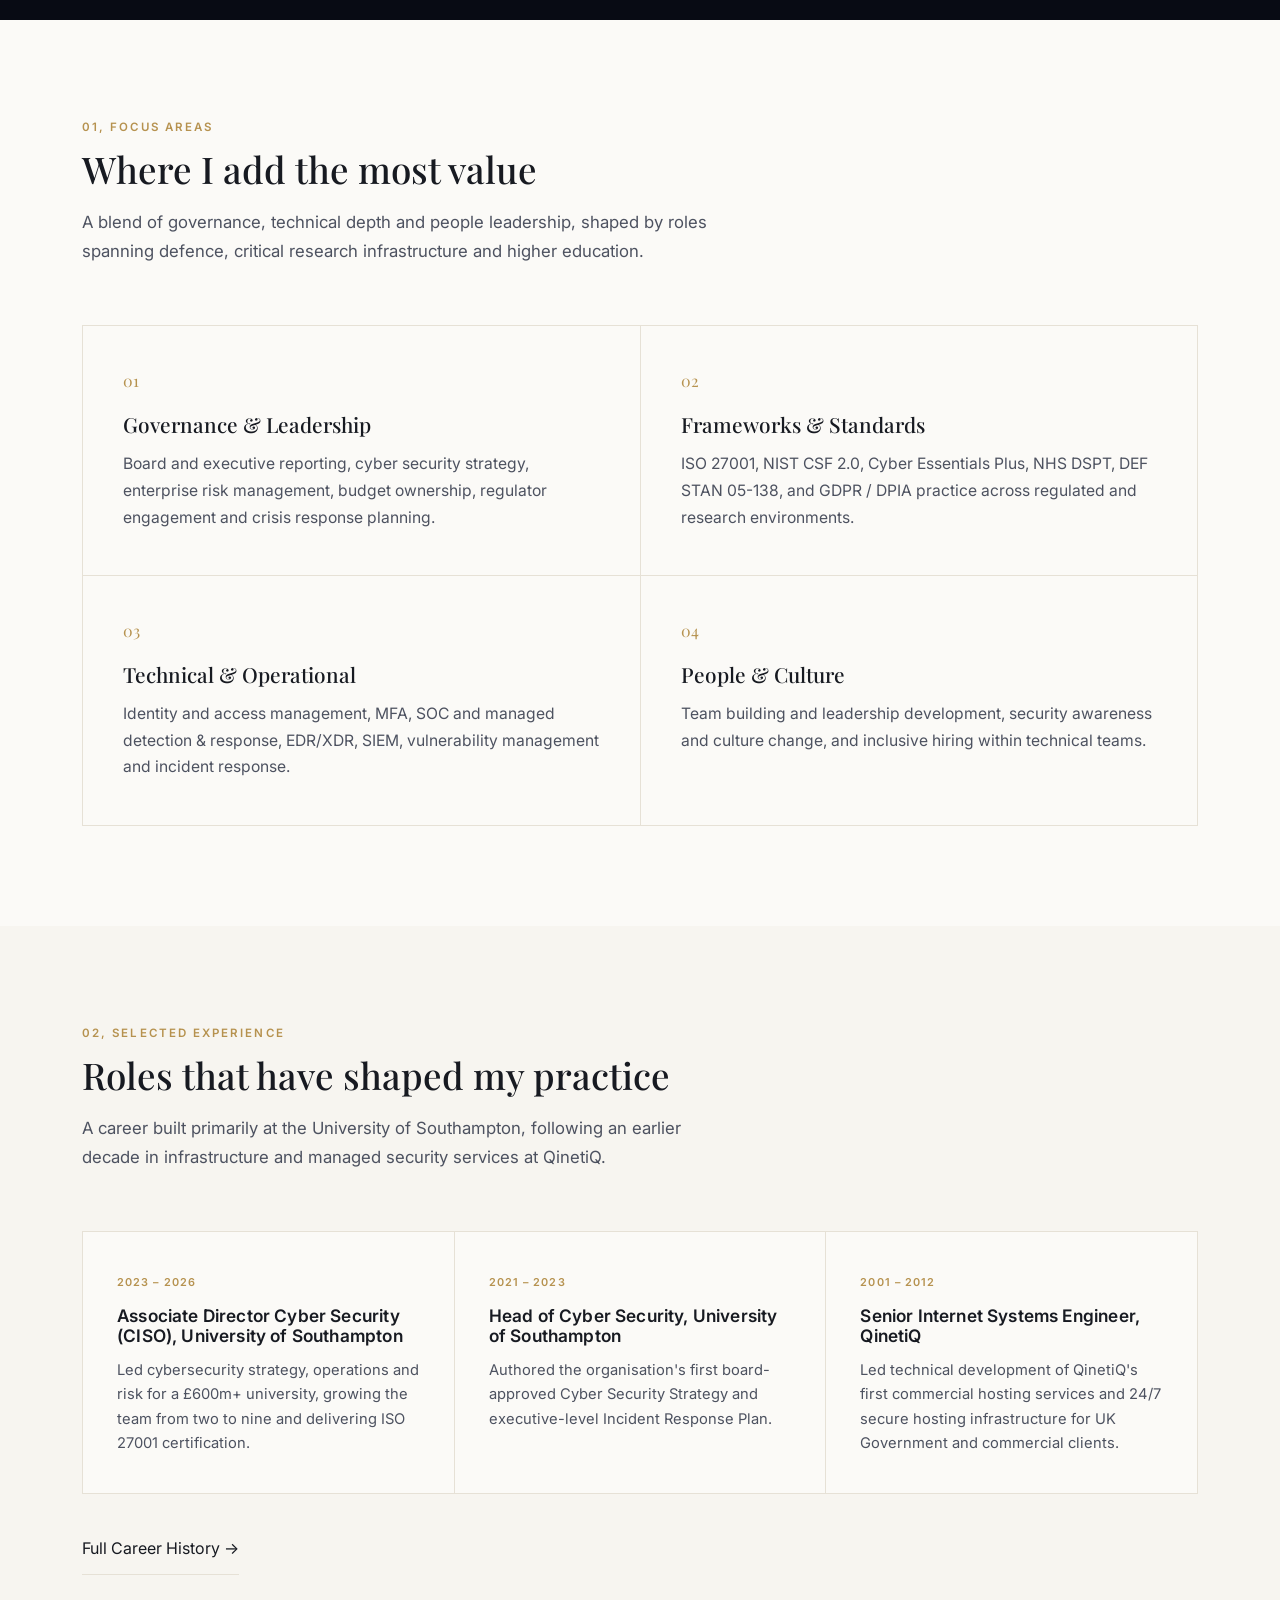
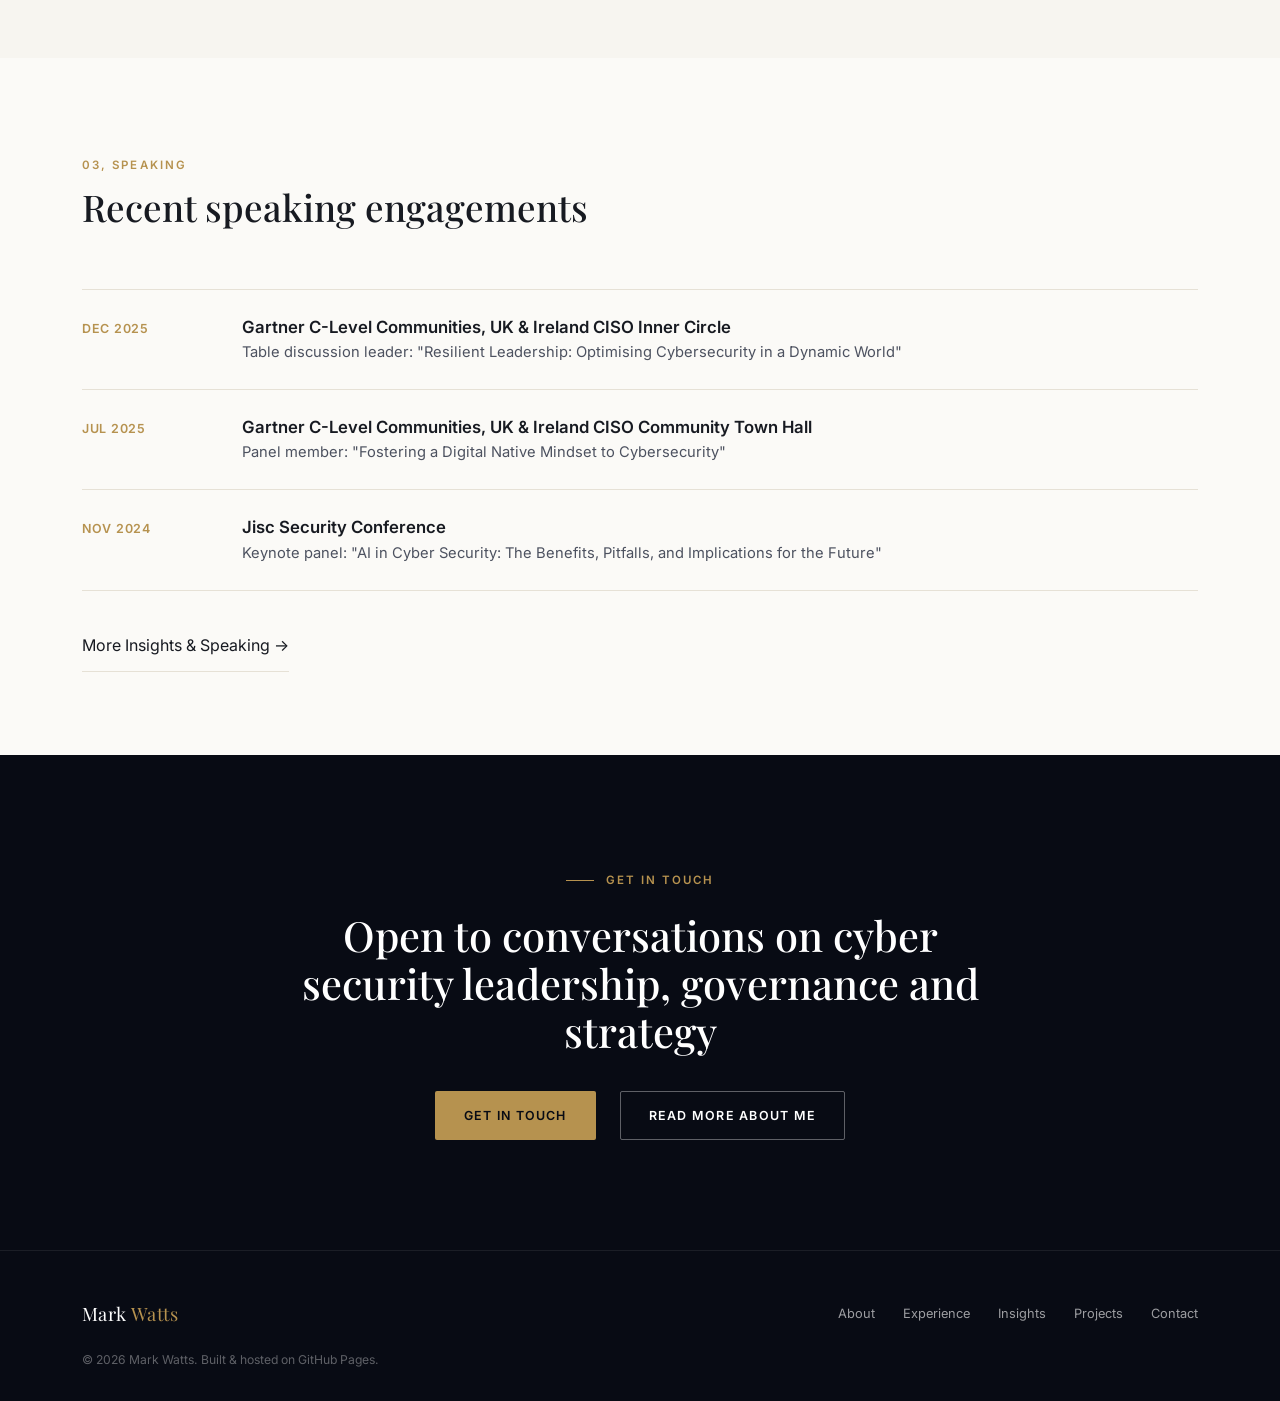
==== commit 9470c6e3: "Add Projects page linking to GitHub repos Adds a new Projects page listing personal GitHub projects," ====
--- a/index.html
+++ b/index.html
@@ -21,6 +21,7 @@
       <a href="about.html">About</a>
       <a href="experience.html">Experience</a>
       <a href="insights.html">Insights</a>
+      <a href="projects.html">Projects</a>
       <a href="contact.html">Contact</a>
     </nav>
     <button class="nav-toggle" aria-label="Open menu">&#9776;</button>
@@ -33,6 +34,7 @@
   <a href="about.html">About</a>
   <a href="experience.html">Experience</a>
   <a href="insights.html">Insights</a>
+  <a href="projects.html">Projects</a>
   <a href="contact.html">Contact</a>
 </div>
 
@@ -204,6 +206,7 @@
         <a href="about.html">About</a>
         <a href="experience.html">Experience</a>
         <a href="insights.html">Insights</a>
+        <a href="projects.html">Projects</a>
         <a href="contact.html">Contact</a>
       </div>
     </div>
--- a/css/styles.css
+++ b/css/styles.css
@@ -720,6 +720,27 @@
   .contact-layout { grid-template-columns: 1fr; gap: 44px; }
 }
 
+/* ---------------------------------- Projects ---------------------------------- */
+
+.project-grid {
+  grid-template-columns: repeat(auto-fit, minmax(320px, 1fr));
+}
+.project-card h3 {
+  font-size: 1.15rem;
+  margin: 16px 0 12px;
+  color: var(--ink);
+  font-weight: 600;
+  font-family: var(--font-sans);
+  letter-spacing: 0.01em;
+}
+.project-card h3 a:hover { color: var(--gold); }
+.project-stack {
+  margin-top: 16px;
+  font-size: 0.78rem;
+  letter-spacing: 0.04em;
+  color: var(--ink-soft);
+}
+
 /* ---------------------------------- Responsive ---------------------------------- */
 
 @media (max-width: 900px) {
